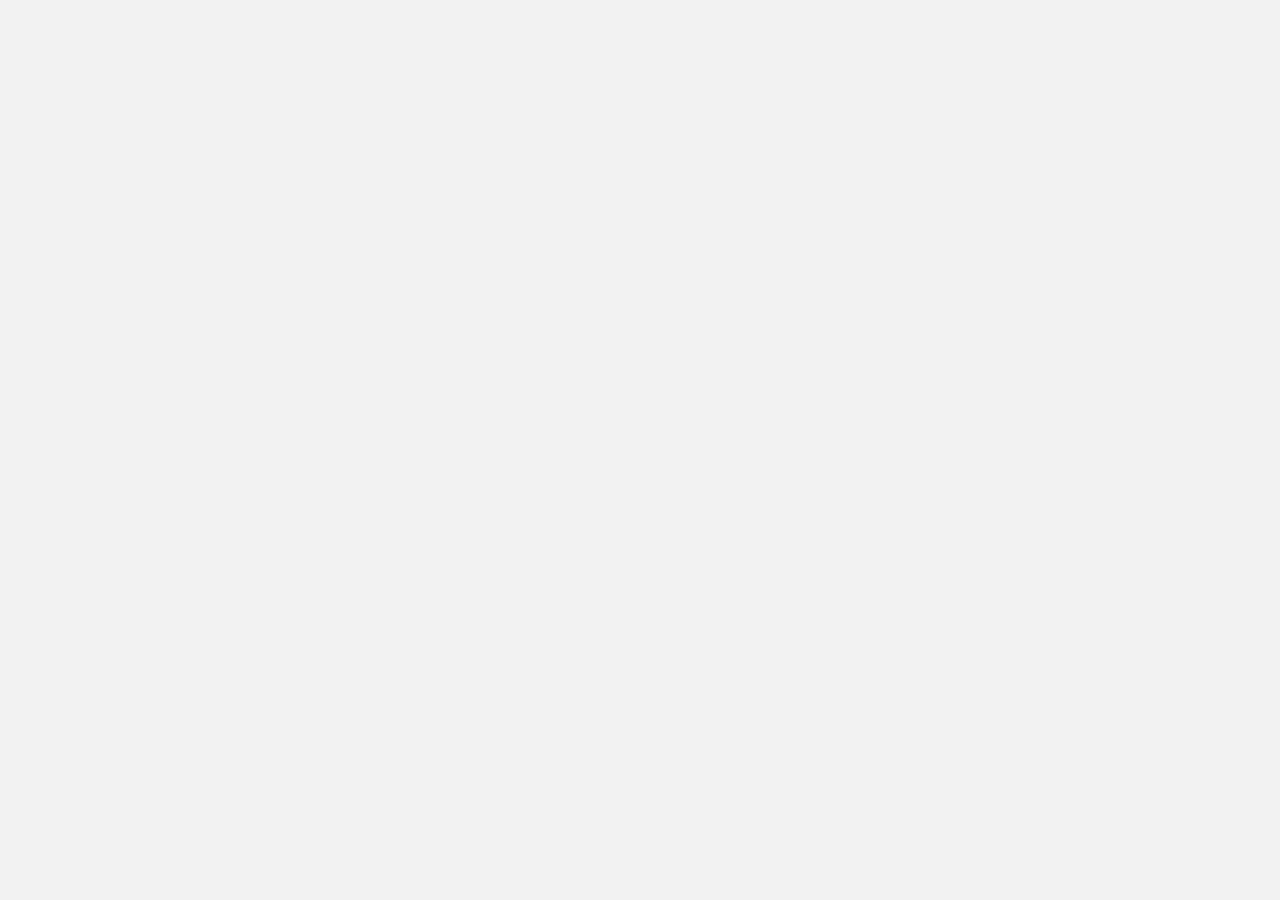
==== buttons.html @ 5cae0ebb "Archivos base" ====
<!DOCTYPE html>
<html lang="en">
  <head>
    <meta charset="utf-8">
    <meta name="viewport" content="width=device-width, initial-scale=1.0">
    <meta name="description" content="">
    <meta name="author" content="Dashboard">
    <meta name="keyword" content="Dashboard, Bootstrap, Admin, Template, Theme, Responsive, Fluid, Retina">

    <title>Adventure time: Dashboard</title>

    <link href="css/bootstrap.css" rel="stylesheet">
    <link href="css/font-awesome.css" rel="stylesheet" />
    <link href="css/adventure-time-theme.css" rel="stylesheet">
    <link href="css/adventure-time-theme-responsive.css" rel="stylesheet">

    <!-- HTML5 shim and Respond.js IE8 support of HTML5 elements and media queries -->
    <!--[if lt IE 9]>
      <script src="https://oss.maxcdn.com/libs/html5shiv/3.7.0/html5shiv.js"></script>
      <script src="https://oss.maxcdn.com/libs/respond.js/1.4.2/respond.min.js"></script>
    <![endif]-->
  </head>

  <body>

  <!--Inserta tu codigo aqui-->

    <!-- js placed at the end of the document so the pages load faster -->
    <script src="js/jquery.js"></script>
    <script src="js/bootstrap.min.js"></script>
    <script src="js/common-scripts.js"></script>
  </body>
</html>
---- css/adventure-time-theme.css ----
@import url(http://fonts.googleapis.com/css?family=Ruda:400,700,900);

body { 
    color: #797979;
	background: #f2f2f2;
    font-family: 'Ruda', sans-serif;
    padding: 0px !important;
    margin: 0px !important;
    font-size:13px;
}

ul li {
    list-style: none;
}

a, a:hover, a:focus {
    text-decoration: none;
    outline: none;
}

::selection {
    background: #9c4c9d;
    color: #fff;
}
::-moz-selection {
    background: #9c4c9d;
    color: #fff;
}

/* Base colors */
.label-theme {
    background-color: #68dff0;
}

.bg-theme {
    background-color: #68dff0;
}

#container {
    width: 100%;
    height: 100%;
}

ul.top-menu > li > .logout {
	color: #f2f2f2;
	font-size: 12px;
	border-radius: 4px;
	-webkit-border-radius: 4px;
	border: 1px solid #9c4c9d !important;
	padding: 5px 15px;
	margin-right: 15px;
	background: #9c4c9d;
	margin-top: 15px;
}

#sidebar {
    width: 210px;
    height: 100%;
    position: fixed;
    background: #424a5d;
}

#sidebar h5 {
	color: #f2f2f2;
	font-weight: 700;
}

#sidebar ul li {
    position: relative;
}

#sidebar .sub-menu > .sub li  {
    padding-left: 32px;
}

#sidebar .sub-menu > .sub li:last-child {
    padding-bottom: 10px;
}

.nav-collapse.collapse {
    display: inline;
}

ul.sidebar-menu , ul.sidebar-menu li ul.sub{
    margin: -2px 0 0;
    padding: 0;
}

ul.sidebar-menu {
    margin-top: 75px;
}

#sidebar > ul > li > ul.sub {
    display: none;
}

#sidebar > ul > li.active > ul.sub, #sidebar > ul > li > ul.sub > li > a {
    display: block;
}

ul.sidebar-menu li ul.sub li{
    background: #424a5d;
    margin-bottom: 0;
    margin-left: 0;
    margin-right: 0;
}

ul.sidebar-menu li ul.sub li:last-child{
    border-radius: 0 0 4px 4px;
    -webkit-border-radius: 0 0 4px 4px;
}

ul.sidebar-menu li ul.sub li a {
    font-size: 12px;
    padding: 6px 0;
    line-height: 35px;
    height: 35px;
    -webkit-transition: all 0.3s ease;
    -moz-transition: all 0.3s ease;
    -o-transition: all 0.3s ease;
    -ms-transition: all 0.3s ease;
    transition: all 0.3s ease;
    color: #aeb2b7;
}

ul.sidebar-menu li ul.sub li a:hover {
	color: white;
	background: transparent;
}

ul.sidebar-menu li ul.sub li.active a {
    color: #9c4c9d;
    -webkit-transition: all 0.3s ease;
    -moz-transition: all 0.3s ease;
    -o-transition: all 0.3s ease;
    -ms-transition: all 0.3s ease;
    transition: all 0.3s ease;
    display: block;
}

ul.sidebar-menu li{
    margin-bottom: 5px;
    margin-left:10px;
    margin-right:10px;
}

ul.sidebar-menu li.sub-menu{
    line-height: 15px;
}

ul.sidebar-menu li a span{
    display: inline-block;
}

ul.sidebar-menu li a{
    color: #aeb2b7;
    text-decoration: none;
    display: block;
    padding: 15px 0 15px 10px;
    font-size: 12px;
    outline: none;
    -webkit-transition: all 0.3s ease;
    -moz-transition: all 0.3s ease;
    -o-transition: all 0.3s ease;
    -ms-transition: all 0.3s ease;
    transition: all 0.3s ease;
}

ul.sidebar-menu li a.active {
    background: #9c4c9d;
    color: #fff;
    display: block;

    -webkit-transition: all 0.3s ease;
    -moz-transition: all 0.3s ease;
    -o-transition: all 0.3s ease;
    -ms-transition: all 0.3s ease;
    transition: all 0.3s ease;
}

ul.sidebar-menu li a:hover, ul.sidebar-menu li a:focus {
    background: #E26EAB;
    color: white;
}


ul.sidebar-menu li a i {
    font-size: 15px;
    padding-right: 6px;
}

ul.sidebar-menu li a:hover i, ul.sidebar-menu li a:focus i {
    color: #fff;
}

ul.sidebar-menu li a.active i {
    color: #fff;
}

/* MAIN CONTENT CONFIGURATION */
#main-content {
    margin-left: 210px;
}

.header, .footer {
    min-height: 60px;
    padding: 0 15px;
}

.header {
    position: fixed;
    left: 0;
    right: 0;
    z-index: 1002;
}

.black-bg {
    background: #424a5d;
    border-bottom: 1px solid #293241;
}

.wrapper {
    display: inline-block;
    margin-top: 60px;
    padding-left: 15px;
    padding-right: 15px;
    padding-bottom: 15px;
    padding-top: 0px;
    width: 100%;
}

/* LOGO */
a.logo {
    font-size: 20px;
    color: #ffffff;
    float: left;
    margin-top: 15px;
    text-transform: uppercase;
}

a.logo b {
    font-weight: 900;
}

a.logo:hover, a.logo:focus {
    text-decoration: none;
    outline: none;
}

a.logo span {
    color: #9c4c9d;
}

ul.top-menu > li > a {
    color: #666666;
    font-size: 16px;
    border-radius: 4px;
    -webkit-border-radius: 4px;
    border:1px solid #666666 !important;
    padding: 2px 6px;
    margin-right: 15px;
}

ul.top-menu > li > a:hover, ul.top-menu > li > a:focus {
    border:1px solid #E26EAB !important;
    background-color: #E26EAB !important;
    border-color: #E26EAB !important;
    text-decoration: none;
    border-radius: 4px;
    -webkit-border-radius: 4px;
    color: white !important;
}

/* utils */
.mt {
    margin-top: 25px;
}

.pt-25 {
    padding-top: 25px;
}

.mb {
    margin-bottom: 25px;
}

.ml {
    margin-left: 5px;
}

.no-padding {
    padding: 0 !important;
}

.no-margin {
    margin: 0 !important;
}

/* *************************************************************************************
PANELS CONFIGURATIONS
*************************************************************************************** */

/*Panel Size*/

.pn {
    height: 250px;
    box-shadow: 0 2px 1px rgba(0, 0, 0, 0.2);
}

.pn:hover {
    box-shadow: 2px 3px 2px rgba(0, 0, 0, 0.3);
    
}

/*Grey Panel*/

.grey-panel {
    text-align: center;
    background: #dfdfe1;
}
.grey-panel .grey-header {
    background: #ccd1d9;
    padding: 3px;
    margin-bottom: 15px;
}
.grey-panel h5 {
    font-weight: 200;
    margin-top: 10px;
}
.grey-panel p {
    margin-left: 5px;
}
/* Specific Conf for Donut Charts*/
.donut-chart p {
    margin-top: 5px;
    font-weight: 700;
    margin-left: 15px;
}
.donut-chart h2 {
    font-weight: 900;
    color: #FF6B6B;
    font-size: 38px;
}

/* Dark Blue*/

.darkblue-panel {
    text-align: center;
    background: #444c57;
}
.darkblue-panel .darkblue-header {
    background: transparent;
    padding: 3px;
    margin-bottom: 15px;
}
.darkblue-panel h1 {
    color: #f2f2f2;
}
.darkblue-panel h5 {
    font-weight: 200;
    margin-top: 10px;
    color: white;
}
.darkblue-panel footer {
    color: white;
}
.darkblue-panel footer h5 {
    margin-left:10px; 
    margin-right: 10px;
    font-weight: 700;
}

/*Green Panel*/
.green-panel {
    text-align: center;
    background: #68dff0;
}
.green-panel .green-header {
    background: #43b1a9;
    padding: 3px;
    margin-bottom: 15px;
}
.green-panel h5 {
    color: white;
    font-weight: 200;
    margin-top: 10px;
}
.green-panel h3 {
    color: white;
    font-weight: 100;
}
.green-panel p {
    color: white;
}

/*White Panel */
.white-panel {
    text-align: center;
    background: #ffffff;
    color: #ccd1d9;
}

.white-panel p {
    margin-top: 5px;
    font-weight: 700;
    margin-left: 15px;
}
.white-panel .white-header {
    background: #f4f4f4;
    padding: 3px;
    margin-bottom: 15px;
    color: #c6c6c6;
}
.white-panel .small {
    font-size: 10px;
    color: #ccd1d9;
}

.white-panel i {
    color: #68dff0;
    padding-right: 4px;
    font-size: 14px;
}

/*STOCK CARD Panel*/
.card {
  background: white;
  box-shadow: 0 2px 1px rgba(0, 0, 0, 0.2);
  margin-bottom: 1em; 
  height: 250px;
}
.stock .stock-chart {
  background: #00c5de;
}
.stock .stock-chart #chart {
    height: 10.7em;
    background: url(http://i.imgbox.com/abmuNQx2) center bottom no-repeat; 
}    
.stock .current-price {
  background: #1d2122;
  padding: 10px; 
}
.stock .current-price .info abbr {
    display: block;
    color: #f8f8f8;
    font-size: 1.5em;
    font-weight: 600;
    margin-top: 0.18em;
}
.stock .current-price .changes {
    text-align: right; 
}
.stock .changes .up {
    color: #4fd98b
}
.stock .current-price .changes .value {
      font-size: 1.8em;
      font-weight: 700; 
}
.stock .summary {
    color: #2f2f2f;
    display: block;
    background: #f2f2f2;
    padding: 10px;
    text-align: center;
}
.stock .summary strong {
    font-weight: 900;
    font-size: 14px;
}

/*Content Panel*/
.content-panel {
    background: #ffffff;
    box-shadow: 0px 3px 2px #aab2bd;
    padding-top: 15px;
    padding-bottom: 5px;
}
.content-panel h4 {
    margin-left: 10px;
}

/*WEATHER PANELS*/

/* Weather 1 */
.weather {
    background: url(../img/weather.jpg) no-repeat center top;
    text-align: center;
    background-position: center center;
}
.weather i {
    color: white;
    margin-top: 45px;
}
.weather h2 {
    color: white;
    font-weight: 900;
}
.weather h4 {
    color: white;
    font-weight: 900;
    letter-spacing: 1px;
}

/* Weather 2 */
.weather-2 {
    background: #e9f0f4;
}
.weather-2 .weather-2-header {
    background: #54bae6;
    padding-top: 5px;
    margin-bottom: 5px;
}
.weather-2 .weather-2-header p {
    color: white;
    margin-left: 5px;
    margin-right: 5px;
}
.weather-2 .weather-2-header p small {
    font-size: 10px;
}
.weather-2 .data {
    margin-right: 10px;
    margin-left: 10px;
    color: #272b34;
}
.weather-2 .data h5 {
    margin-top: 0px;
    font-weight: lighter;
}
.weather-2 .data h1{
    margin-top: 2px;
}

/* Weather 3 */
.weather-3 {
    background: #ffcf00;
}

.weather-3 i {
    color: white;
    margin-top: 30px;
    font-size: 70px;
}
.weather-3 h1 {
    margin-top: 10px;
    color: white;
    font-weight: 900;
}
.weather-3 .info {
    background: #f2f2f2;
}
.weather-3 .info i {
    font-size: 15px;
    color: #c2c2c2;
    margin-bottom: 0px;
    margin-top: 10px;
}
.weather-3 .info h3 {
    font-weight: 900;
    margin-bottom: 0px;
}
.weather-3 .info p {
    margin-left: 10px;
    margin-right: 10px;
    margin-bottom: 16px;
    color: #c2c2c2;
    font-size: 15px;
    font-weight: 700;
}


/*Twitter Panel*/
.twitter-panel {
    background: #4fc1e9;
    text-align: center;
}
.twitter-panel i {
    color: white;
    margin-top: 40px;
}
.twitter-panel p {
    color: #f5f5f5;
    margin: 10px;
}
.twitter-panel .user {
    color: white;
    font-weight: 900;
}


/* Instagram Panel*/
.instagram-panel {
    background: url(../img/instagram.jpg) no-repeat center top;
    text-align: center;
    background-position: center center;
}
.instagram-panel i {
    color: white;
    margin-top: 35px;
}
.instagram-panel p {
    margin: 5px;
    color: white;
}

/* Product Panel */
.product-panel {
    background: #dadad2;
    text-align: center;
    padding-top: 50px;
    height: 100%;
}

/* Product Panel 2*/
.product-panel-2 {
    background: #dadad2;
    text-align: center;
}
.product-panel-2 .badge {
    position: absolute;
    top: 20px;
    left: 35px;
}
.badge-hot {
    background: #ed5565;
    width: 70px;
    height: 70px;
    line-height: 70px;
    font-size: 18px;
    color: #fff;
    text-align: center;
    border-radius: 100%;
}

/* Soptify Panel */
#spotify {
    background: url(../img/lorde.jpg) no-repeat center top;
    margin-top: -15px;
    background-attachment: relative;
    background-position: center center;
    min-height: 220px;
    width: 100%;
    -webkit-background-size: 100%;
    -moz-background-size: 100%;
    -o-background-size: 100%;
    background-size: 100%;
    -webkit-background-size: cover;
    -moz-background-size: cover;
    -o-background-size: cover;
    background-size: cover;
}
#spotify .btn-clear-g {
    top: 15%;
    right: 10px;
    position: absolute;
    margin-top: 5px;
}
#spotify .sp-title {
    bottom: 15%;
    left: 25px;
    position: absolute;
    color: #efefef;
}
#spotify .sp-title h3 {
    font-weight: 900;
}
#spotify .play{
    bottom: 18%;
    right: 25px;
    position: absolute;
    color: #efefef;
    font-size: 20px
}
.followers {
    margin-left: 5px;
    margin-top: 5px;
}

/* BLOG PANEL */
#blog-bg {
    background: url(../img/blog-bg.jpg) no-repeat center top;
    margin-top: -15px;
    background-attachment: relative;
    background-position: center center;
    min-height: 150px;
    width: 100%;
    -webkit-background-size: 100%;
    -moz-background-size: 100%;
    -o-background-size: 100%;
    background-size: 100%;
    -webkit-background-size: cover;
    -moz-background-size: cover;
    -o-background-size: cover;
    background-size: cover;
}
#blog-bg .badge {
    position: absolute;
    top: 20px;
    left: 35px;
}
.badge-popular {
    background: #3498db;
    width: 70px;
    height: 70px;
    line-height: 70px;
    font-size: 13px;
    color: #fff;
    text-align: center;
    border-radius: 100%;
}
.blog-title {
    background: rgba(0,0,0,0.5);
    bottom: 100px;
    padding: 6px;
    color: white;
    font-weight: 700;
    position: absolute;
    display: block;
    width: 120px;
}
.blog-text {
    margin-left: 8px;
    margin-right: 8px;
    margin-top: 15px;
    font-size: 12px;
}

/* showcase background */
.showback {
    background: #ffffff;
    padding: 15px;
    margin-bottom: 15px;
    box-shadow: 0px 3px 2px #aab2bd;
}


.form-panel {
    background: #ffffff;
    margin: 10px;
    padding: 10px;
    box-shadow: 0px 3px 2px #aab2bd;
    text-align: left;
}

label {
    font-weight: 400;
}

.form-horizontal.style-form .form-group {
    border-bottom: 1px solid #eff2f7;
    padding-bottom: 15px;
    margin-bottom: 15px;
}

.round-form {
    border-radius: 500px;
    -webkit-border-radius: 500px;
}

@media (min-width: 768px) {
        .form-horizontal .control-label {
        text-align: left;
    }
}

#focusedInput {
    border: 1px solid #ed5565;
    box-shadow: none;
}

.add-on {
    float: right;
    margin-top: -37px;
    padding: 3px;
    text-align: center;
}

.add-on .btn {
    height: 34px;
}

/* TOGGLE CONFIGURATION */
.has-switch {
    border-radius: 30px;
    -webkit-border-radius: 30px;
    display: inline-block;
    cursor: pointer;
    line-height: 1.231;
    overflow: hidden;
    position: relative;
    text-align: left;
    width: 80px;
    -webkit-mask: url('../img/mask.png') 0 0 no-repeat;
    mask: url('../img/mask.png') 0 0 no-repeat;
    -webkit-user-select: none;
    -moz-user-select: none;
    -ms-user-select: none;
    -o-user-select: none;
    user-select: none;
}
.has-switch.deactivate {
    opacity: 0.5;
    filter: alpha(opacity=50);
    cursor: default !important;
}
.has-switch.deactivate label,
.has-switch.deactivate span {
    cursor: default !important;
}
.has-switch > div {
    width: 162%;
    position: relative;
    top: 0;
}
.has-switch > div.switch-animate {
    -webkit-transition: left 0.25s ease-out;
    -moz-transition: left 0.25s ease-out;
    -o-transition: left 0.25s ease-out;
    transition: left 0.25s ease-out;
    -webkit-backface-visibility: hidden;
}
.has-switch > div.switch-off {
    left: -63%;
}
.has-switch > div.switch-off label {
    background-color: #7f8c9a;
    border-color: #bdc3c7;
    -webkit-box-shadow: -1px 0 0 rgba(255, 255, 255, 0.5);
    -moz-box-shadow: -1px 0 0 rgba(255, 255, 255, 0.5);
    box-shadow: -1px 0 0 rgba(255, 255, 255, 0.5);
}
.has-switch > div.switch-on {
    left: 0%;
}
.has-switch > div.switch-on label {
    background-color: #41cac0;
}
.has-switch input[type=checkbox] {
    display: none;
}
.has-switch span {
    cursor: pointer;
    font-size: 14.994px;
    font-weight: 700;
    float: left;
    height: 29px;
    line-height: 19px;
    margin: 0;
    padding-bottom: 6px;
    padding-top: 5px;
    position: relative;
    text-align: center;
    width: 50%;
    z-index: 1;
    -webkit-box-sizing: border-box;
    -moz-box-sizing: border-box;
    box-sizing: border-box;
    -webkit-transition: 0.25s ease-out;
    -moz-transition: 0.25s ease-out;
    -o-transition: 0.25s ease-out;
    transition: 0.25s ease-out;
    -webkit-backface-visibility: hidden;
}
.has-switch span.switch-left {
    border-radius: 30px 0 0 30px;
    background-color: #2A3542;
    color: #41cac0;
    border-left: 1px solid transparent;
}
.has-switch span.switch-right {
    border-radius: 0 30px 30px 0;
    background-color: #bdc3c7;
    color: #ffffff;
    text-indent: 7px;
}
.has-switch span.switch-right [class*="fui-"] {
    text-indent: 0;
}
.has-switch label {
    border: 4px solid #2A3542;
    border-radius: 50%;
    -webkit-border-radius: 50%;
    float: left;
    height: 29px;
    margin: 0 -21px 0 -14px;
    padding: 0;
    position: relative;
    vertical-align: middle;
    width: 29px;
    z-index: 100;
    -webkit-transition: 0.25s ease-out;
    -moz-transition: 0.25s ease-out;
    -o-transition: 0.25s ease-out;
    transition: 0.25s ease-out;
    -webkit-backface-visibility: hidden;
}
.switch-square {
    border-radius: 6px;
    -webkit-border-radius: 6px;
    -webkit-mask: url('../img/mask.png') 0 0 no-repeat;
    mask: url('../img/mask.png') 0 0 no-repeat;
}
.switch-square > div.switch-off label {
    border-color: #7f8c9a;
    border-radius: 6px 0 0 6px;
}
.switch-square span.switch-left {
    border-radius: 6px 0 0 6px;
}
.switch-square span.switch-left [class*="fui-"] {
    text-indent: -10px;
}
.switch-square span.switch-right {
    border-radius: 0 6px 6px 0;
}
.switch-square span.switch-right [class*="fui-"] {
    text-indent: 5px;
}
.switch-square label {
    border-radius: 0 6px 6px 0;
    border-color: #41cac0;
}



/*LOGIN CONFIGURATION PAGE*/
.form-login {
    max-width: 330px;
    margin: 100px auto 0;
    background: #fff;
    border-radius: 5px;
    -webkit-border-radius: 5px;
}

.form-login h2.form-login-heading {
    margin: 0;
    padding: 25px 20px;
    text-align: center;
    background: #68dff0;
    border-radius: 5px 5px 0 0;
    -webkit-border-radius: 5px 5px 0 0;
    color: #fff;
    font-size: 20px;
    text-transform: uppercase;
    font-weight: 300;
}
.login-wrap {
    padding: 20px;
}
.login-wrap .registration {
    text-align: center;
}
.login-social-link {
    display: block;
    margin-top: 20px;
    margin-bottom: 15px;
}

.sidebar-toggle-box {
    float: left;
    padding-right: 15px;
    margin-top: 18px;
}

.sidebar-toggle-box .fa-bars {
    cursor: pointer;
    display: inline-block;
    font-size: 20px;
    color: white;
}


.sidebar-closed > #sidebar > ul {
    display: none;
}

.sidebar-closed #main-content {
    margin-left: 0px;
}

.sidebar-closed #sidebar {
    margin-left: -180px;
}


/***************************************************************/
/********************* Dashboard code **************************/

@media (max-width: 768px) {
    .main-chart {
        padding-top: 0px;
    }
}

.ds {
    background: #ffffff;
    padding-top: 20px;
}

.ds h4 {
    font-size: 14px;
    font-weight: 700;
}

.ds h3 {
    color: #ffffff;
    font-size: 16px;
    padding: 0 10px;
    line-height: 60px;
    height: 60px;
    margin: 0;
    background: #9c4c9d;
    text-align: center;
}

.ds i {
    font-size: 12px;
    line-height: 16px;
}

.ds .desc {
    border-bottom: 1px solid #eaeaea;
    display: inline-block;
    padding: 15px 0;
    width: 100%;
}

.ds .desc:hover {
    background: #f2f2f2;
}

.ds .thumb {
    width: 30px;
    margin: 0 10px 0 20px;
    display: block;
    float: left;
}

.ds .details {
    width: 170px;
    float: left;
}

.ds > .desc p {
    font-size: 11px;
}

.ds p > muted {
    font-size: 9px;
    text-transform: uppercase;
    font-style: italic;
    color: #666666
}

.page-header {
    margin-top: 0px;
}

.page-header h1 {
    margin-top: 0px;
}

.main-video h4 {
    font-weight: 800px;
    margin-top: 0px;
}

.main-video .buttons a {
    margin-right: 10px;
}

.divider {
    border: 1px solid #eaeaea;
}

.mtbox {
    margin-top: 80px;
    margin-bottom: 40px;
}

.box1 {
    padding: 15px;
    text-align: center;
    color: #989898;
    border-bottom: 1px solid #989898;
}

.box1 span {
    font-size: 50px;

}

.box1 h3 {
    text-align: center;
}

.box0:hover .box1 {
    border-bottom: 1px solid #ffffff;
}

.box0 p {
    text-align: center;
    font-size: 12px;
    color: #f2f2f2;
}

.box0:hover p {
    color: #ff865c;
}

.box0:hover {
    background: #ffffff;
    box-shadow: 0 2px 1px rgba(0, 0, 0, 0.2);
}
---- css/adventure-time-theme-responsive.css ----
@media (max-width: 768px) {

    .header {
        position: absolute;
    }

    /*sidebar*/

    #sidebar {
        height: auto;
        overflow: hidden;
        position: absolute;
        width: 100%;
        z-index: 1001;
    }


    /* body container */
    #main-content {
        margin: 0px!important;
        position: none !important;
    }

    #sidebar > ul > li > a > span {
        line-height: 35px;
    }

    #sidebar > ul > li {
        margin: 0 10px 5px 10px;
    }
    #sidebar > ul > li > a {
        height:35px;
        line-height:35px;
        padding: 0 10px;
        text-align: left;
    }
    #sidebar > ul > li > a i{
        /*display: none !important;*/
    }

    #sidebar ul > li > a .arrow, #sidebar > ul > li > a .arrow.open {
        margin-right: 10px;
        margin-top: 15px;
    }

    #sidebar ul > li.active > a .arrow, #sidebar ul > li > a:hover .arrow, #sidebar ul > li > a:focus .arrow,
    #sidebar > ul > li.active > a .arrow.open, #sidebar > ul > li > a:hover .arrow.open, #sidebar > ul > li > a:focus .arrow.open{
        margin-top: 15px;
    }

    #sidebar > ul > li > a, #sidebar > ul > li > ul.sub > li {
        width: 100%;
    }
    #sidebar > ul > li > ul.sub > li > a {
        background: transparent !important ;
    }
    #sidebar > ul > li > ul.sub > li > a:hover {
        
    }


    /* sidebar */
    #sidebar {
        margin: 0px !important;
    }

    /* sidebar collabler */
    #sidebar .btn-navbar.collapsed .arrow {
        display: none;
    }

    #sidebar .btn-navbar .arrow {
        position: absolute;
        right: 35px;
        width: 0;
        height: 0;
        top:48px;
        border-bottom: 15px solid #282e36;
        border-left: 15px solid transparent;
        border-right: 15px solid transparent;
    }

    .modal-footer .btn {
        margin-bottom: 0px !important;
    }

    .btn {
        margin-bottom: 5px;
    }

    ul.sidebar-menu li ul.sub li a {
        padding: 0;
    }

    .img-responsive {
        width: 100%;
    }

}

@media (max-width: 480px) {

    #top_menu .nav > li, ul.top-menu > li {
        float: right;
    }
    .hidden-phone {
        display: none !important;
    }

    .navbar-inverse .navbar-toggle:hover, .navbar-inverse .navbar-toggle:focus {
        background-color: #ccc;
        border-color:#ccc ;
    }

}

@media (max-width:320px) {
    #top_menu .nav > li, ul.top-menu > li {
        float: right;
    }

    .hidden-phone {
        display: none !important;
    }

    .lock-wrapper {
        margin: 10% auto;
        max-width: 310px;
    }
    .lock-input {
        width: 82%;
    }

    .cmt-form {
        display: inline-block;
        width: 75%;
    }
}
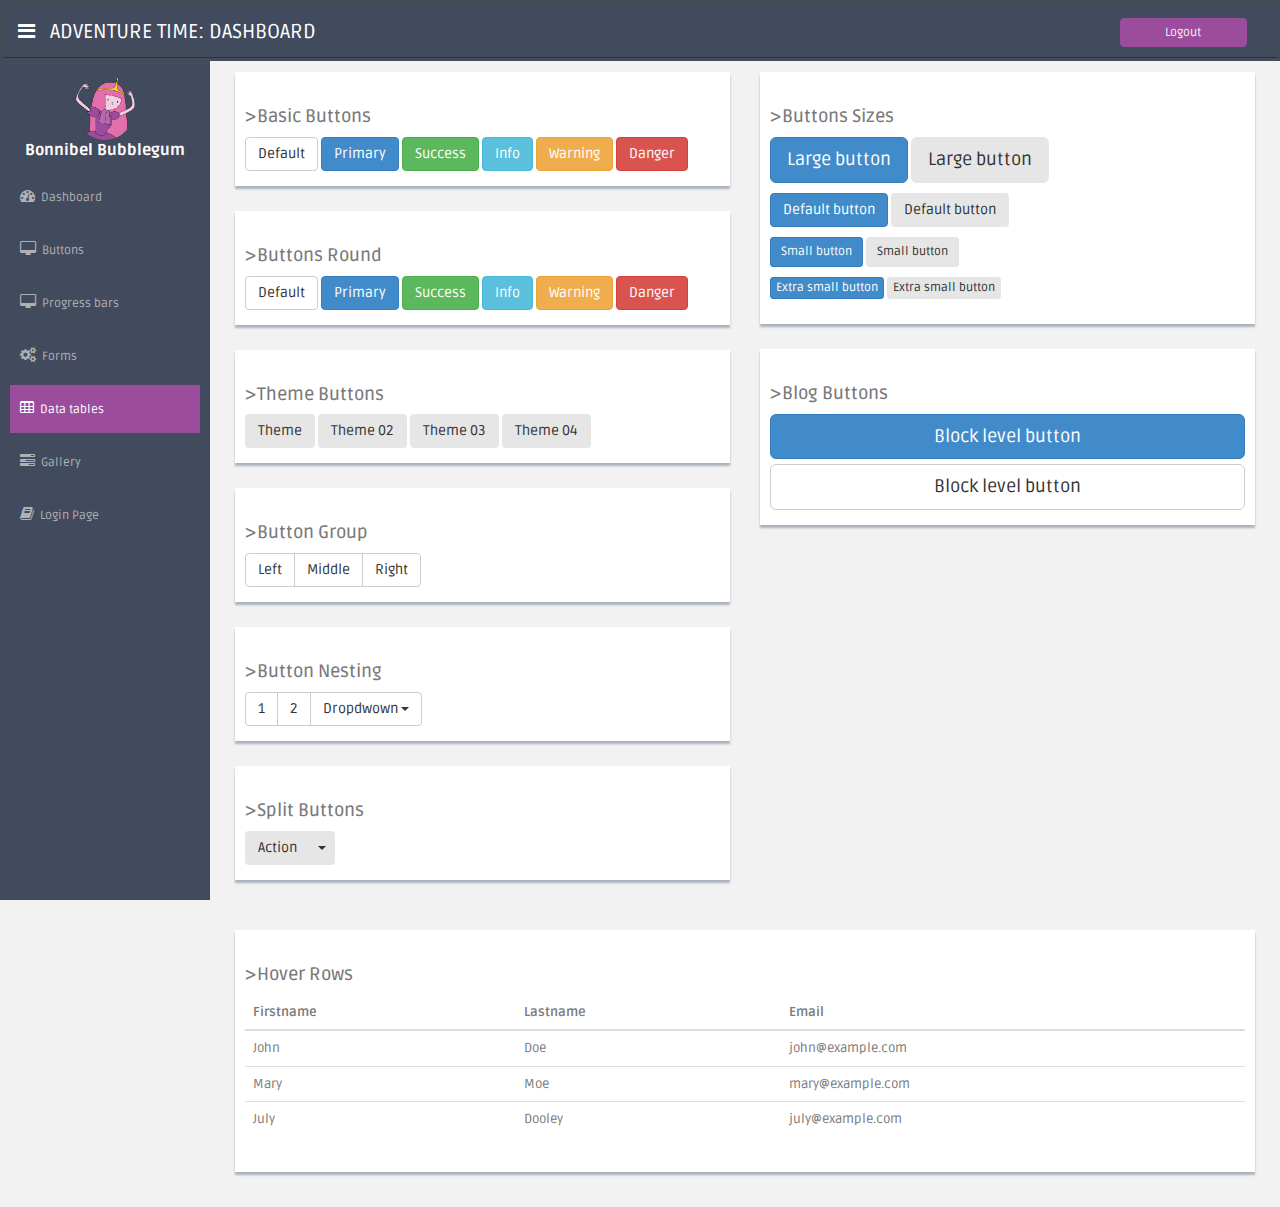
==== commit 84742c5e: "Galeria" ====
--- a/buttons.html
+++ b/buttons.html
@@ -20,10 +20,251 @@
       <script src="https://oss.maxcdn.com/libs/respond.js/1.4.2/respond.min.js"></script>
     <![endif]-->
   </head>
-
   <body>
-
-  <!--Inserta tu codigo aqui-->
+  <div class="header">
+    <div class="darkblue-panel">
+      <div class="darkblue-header ">
+        <div class="black-bg">
+        <div class="container-fluid">
+          <div class="row">
+            <div class="col-xs-10">
+              <div class="sidebar-toggle-box">
+                <i class="fa fa-bars"></i>
+              </div>
+              <a class="logo">Adventure time: Dashboard</a>
+            </div>              
+            <div class="col-xs-2">
+              <ul class="top-menu">
+                <li>
+                  <div class="logout">
+                    Logout
+                  </div>
+                </li>
+              </ul>
+            </div>
+          </div>
+          </div>
+        </div>
+      </div>
+      </div>
+    </div>
+    
+    <div id="sidebar" class="sidebar-closed">      
+      <ul class="sidebar-menu">
+      <div class="text-center">
+        <img src="img/profile_avatar.png" class="img-circle" width="60" alt="">
+        <p class="white">Bonnibel Bubblegum</p>
+      </div>
+        <li class=""><!-- active -->
+          <a href=""><i class="fa fa-tachometer"></i>Dashboard</a>
+            <ul class="sub">
+              <li><a href="">holabu</a></li>
+            </ul>
+        </li>
+        <li><a href="" ><i class="fa fa-desktop"></i>Buttons</a></li>
+        <li><a href=""><i class="fa fa-desktop"></i>Progress bars</a></li>
+        <li><a href=""><i class="fa fa-cogs"></i>Forms</a></li>
+        <li><a href="" class="active"><i class="fa fa-table"></i>Data tables</a></li>
+        <li><a href=""><i class="fa fa-tasks"></i>Gallery</a></li>
+        <li><a href=""><i class="fa fa-book"></i>Login Page</a></li>
+      </ul>       
+    </div>
+    <div id="container" class="container ">
+      <div id="main-content">
+        <div class="">
+          <section class="pd-10">
+           <div class="row mt mb">
+            <div class="col-sm-6">
+              <div class="content-panel mb">
+                <div class="row pd-10">
+                  <div class="col-sm-12">
+                    <h4>>Basic Buttons</h4>
+                    <!-- Standard button -->
+                    <button type="button" class="btn btn-default">Default</button>
+
+                    <!-- Provides extra visual weight and identifies the primary action in a set of buttons -->
+                    <button type="button" class="btn btn-primary">Primary</button>
+
+                    <!-- Indicates a successful or positive action -->
+                    <button type="button" class="btn btn-success">Success</button>
+
+                    <!-- Contextual button for informational alert messages -->
+                    <button type="button" class="btn btn-info">Info</button>
+
+                    <!-- Indicates caution should be taken with this action -->
+                    <button type="button" class="btn btn-warning">Warning</button>
+
+                    <!-- Indicates a dangerous or potentially negative action -->
+                    <button type="button" class="btn btn-danger">Danger</button>
+
+                  </div>
+                </div>
+              </div>
+              <div class="content-panel mb">
+                <div class="row pd-10">
+                  <div class="col-sm-12">
+                    <h4>>Buttons Round</h4>
+                    <!-- Standard button -->
+                    <button type="button" class="btn btn-default">Default</button>
+
+                    <!-- Provides extra visual weight and identifies the primary action in a set of buttons -->
+                    <button type="button" class="btn btn-primary">Primary</button>
+
+                    <!-- Indicates a successful or positive action -->
+                    <button type="button" class="btn btn-success">Success</button>
+
+                    <!-- Contextual button for informational alert messages -->
+                    <button type="button" class="btn btn-info">Info</button>
+
+                    <!-- Indicates caution should be taken with this action -->
+                    <button type="button" class="btn btn-warning">Warning</button>
+
+                    <!-- Indicates a dangerous or potentially negative action -->
+                    <button type="button" class="btn btn-danger">Danger</button>
+                  </div>
+                </div>
+              </div>
+              <div class="content-panel mb">
+                <div class="row pd-10">
+                  <div class="col-sm-12 theme">
+                    <h4>>Theme Buttons</h4>
+                    <!-- Standard button -->
+                    <button type="button" class="btn btn-default">Theme</button>
+
+                    <!-- Provides extra visual weight and identifies the primary action in a set of buttons -->
+                    <button type="button" class="btn btn-default">Theme 02</button>
+
+                    <!-- Indicates a successful or positive action -->
+                    <button type="button" class="btn btn-default">Theme 03</button>
+
+                    <!-- Contextual button for informational alert messages -->
+                    <button type="button" class="btn btn-default">Theme 04</button>
+                  </div>
+                </div>
+              </div>
+              <div class="content-panel mb">
+                <div class="row pd-10">
+                  <div class="col-sm-12">
+                    <h4>>Button Group</h4>
+                    <div class="btn-group">
+                      <button type="button" class="btn btn-default">Left</button>
+                      <button type="button" class="btn btn-default">Middle</button>
+                      <button type="button" class="btn btn-default">Right</button>
+                    </div>
+                  </div>
+                </div>
+              </div>
+              <div class="content-panel mb">
+                <div class="row pd-10">
+                  <div class="col-sm-12">
+                    <h4>>Button Nesting</h4>
+                    <div class="btn-group">
+                      <button type="button" class="btn btn-default">1</button>
+                      <button type="button" class="btn btn-default">2</button>
+                      <div class="btn-group">
+                        <button type="button" class="btn btn-default dropdown-toggle" data-toggle="dropdown">
+                        Dropdwown <span class="caret"></span></button>
+                        <ul class="dropdown-menu" role="menu">
+                          <li><a href="#">1</a></li>
+                          <li><a href="#">2</a></li>
+                        </ul>
+                      </div>
+                    </div>
+                  </div>
+                </div>
+              </div>
+              <div class="content-panel mb">
+                <div class="row pd-10">
+                  <div class="col-sm-12 theme">
+                    <h4>>Split Buttons</h4>
+                    <div class="btn-group">
+                      <button type="button" class="btn btn-default">Action</button>
+                      <button type="button" class="btn btn-default dropdown-toggle" data-toggle="dropdown">
+                        <span class="caret"></span>
+                      </button>
+                      <ul class="dropdown-menu" role="menu">
+                        <li><a href="#">1</a></li>
+                        <li><a href="#">2</a></li>
+                      </ul>
+                    </div>
+                  </div>
+                </div>
+              </div>
+            </div>
+            <div class="col-sm-6">
+              <div class="content-panel mb">
+                <div class="row pd-10">
+                  <div class="col-sm-12 theme">
+                    <h4>>Buttons Sizes</h4>
+                    <p>
+                      <button type="button" class="btn btn-primary btn-lg">Large button</button>
+                      <button type="button" class="btn btn-default btn-lg">Large button</button>
+                    </p>
+                    <p>
+                      <button type="button" class="btn btn-primary">Default button</button>
+                      <button type="button" class="btn btn-default">Default button</button>
+                    </p>
+                    <p>
+                      <button type="button" class="btn btn-primary btn-sm">Small button</button>
+                      <button type="button" class="btn btn-default btn-sm">Small button</button>
+                    </p>
+                    <p>
+                      <button type="button" class="btn btn-primary btn-xs">Extra small button</button>
+                      <button type="button" class="btn btn-default btn-xs">Extra small button</button>
+                    </p>
+                  </div>
+                </div>
+              </div>
+              <div class="content-panel mb">
+                <div class="row pd-10">
+                  <div class="col-sm-12">
+                    <h4>>Blog Buttons</h4>
+                    <button type="button" class="btn btn-primary btn-lg btn-block">Block level button</button>
+                    <button type="button" class="btn btn-default btn-lg btn-block">Block level button</button>
+                  </div>
+                </div>
+              </div>
+            </div>
+          </div>
+          
+          <div class="content-panel mb">
+            <div class="row pd-10">
+              <div class="col-sm-12">
+                <h4>>Hover Rows</h4>
+                <table class="table table-hover">
+                  <thead>
+                    <tr>
+                      <th>Firstname</th>
+                      <th>Lastname</th>
+                      <th>Email</th>
+                    </tr>
+                  </thead>
+                  <tbody>
+                    <tr>
+                      <td>John</td>
+                      <td>Doe</td>
+                      <td>john@example.com</td>
+                    </tr>
+                    <tr>
+                      <td>Mary</td>
+                      <td>Moe</td>
+                      <td>mary@example.com</td>
+                    </tr>
+                    <tr>
+                      <td>July</td>
+                      <td>Dooley</td>
+                      <td>july@example.com</td>
+                    </tr>
+                  </tbody>
+                </table>
+              </div>
+            </div>
+          </div>
+        </section>
+        </div>
+      </div>
+    </div>
+
 
     <!-- js placed at the end of the document so the pages load faster -->
     <script src="js/jquery.js"></script>
--- a/css/adventure-time-theme.css
+++ b/css/adventure-time-theme.css
@@ -204,7 +204,7 @@
 
 .header, .footer {
     min-height: 60px;
-    padding: 0 15px;
+    padding: 0 0px;
 }
 
 .header {
@@ -273,7 +273,11 @@
 
 /* utils */
 .mt {
-    margin-top: 25px;
+    margin-top: 62px;
+}
+
+.pd-10{
+    padding: 10px;
 }
 
 .pt-25 {
@@ -288,6 +292,7 @@
     margin-left: 5px;
 }
 
+
 .no-padding {
     padding: 0 !important;
 }
@@ -296,6 +301,19 @@
     margin: 0 !important;
 }
 
+.white{
+    color: white;
+    font-size: 1.2em;
+    font-weight: 800;
+}
+.box-purple{
+    background-color: #9c4c9d;
+    padding: 5px;
+}
+
+.gallery img{
+    width: 100%;
+}
 /* *************************************************************************************
 PANELS CONFIGURATIONS
 *************************************************************************************** */
@@ -351,7 +369,7 @@
 .darkblue-panel .darkblue-header {
     background: transparent;
     padding: 3px;
-    margin-bottom: 15px;
+    /*margin-bottom: 15px;*/
 }
 .darkblue-panel h1 {
     color: #f2f2f2;
@@ -406,7 +424,7 @@
     margin-left: 15px;
 }
 .white-panel .white-header {
-    background: #f4f4f4;
+    background: #f4f4f4; /*plomo*/
     padding: 3px;
     margin-bottom: 15px;
     color: #c6c6c6;
@@ -476,9 +494,7 @@
     padding-top: 15px;
     padding-bottom: 5px;
 }
-.content-panel h4 {
-    margin-left: 10px;
-}
+
 
 /*WEATHER PANELS*/
 
@@ -631,6 +647,10 @@
     color: #fff;
     text-align: center;
     border-radius: 100%;
+}
+
+iframe{
+    width: 100%;
 }
 
 /* Soptify Panel */
@@ -922,12 +942,10 @@
     border-color: #41cac0;
 }
 
-
-
 /*LOGIN CONFIGURATION PAGE*/
 .form-login {
     max-width: 330px;
-    margin: 100px auto 0;
+    margin: 100px auto;
     background: #fff;
     border-radius: 5px;
     -webkit-border-radius: 5px;
@@ -945,7 +963,7 @@
     text-transform: uppercase;
     font-weight: 300;
 }
-.login-wrap {
+.login-wrap{
     padding: 20px;
 }
 .login-wrap .registration {
@@ -957,6 +975,21 @@
     margin-bottom: 15px;
 }
 
+.form-login i{
+    padding: 0px 4px;
+}
+
+.form-login .btn-default, .theme .btn-default{
+    background-color: #e6e6e6;
+    border-color: transparent;
+}
+
+.form-login .btn-default:hover , .theme .btn-default:hover{
+    background-color: #ccc;
+    border-color: transparent;
+}
+
+/**/
 .sidebar-toggle-box {
     float: left;
     padding-right: 15px;
@@ -1091,6 +1124,10 @@
 
 }
 
+.box1 i{
+    font-size: 4em;
+}
+
 .box1 h3 {
     text-align: center;
 }
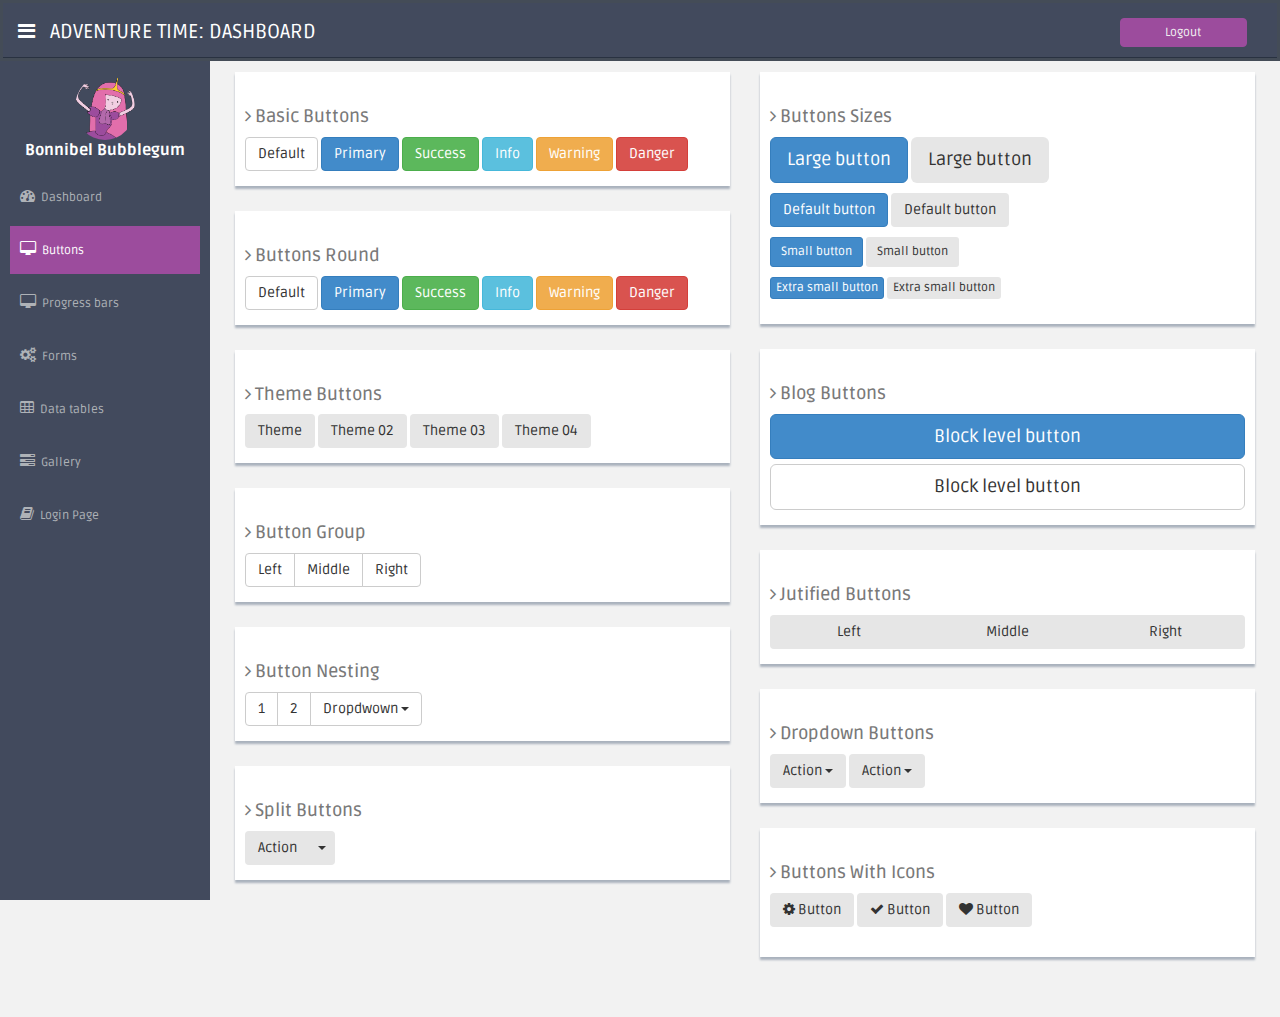
==== commit e5b81c3c: "Buttons, Progress bar" ====
--- a/buttons.html
+++ b/buttons.html
@@ -56,17 +56,17 @@
         <p class="white">Bonnibel Bubblegum</p>
       </div>
         <li class=""><!-- active -->
-          <a href=""><i class="fa fa-tachometer"></i>Dashboard</a>
+          <a href="dashboard.html"><i class="fa fa-tachometer"></i>Dashboard</a>
             <ul class="sub">
               <li><a href="">holabu</a></li>
             </ul>
         </li>
-        <li><a href="" ><i class="fa fa-desktop"></i>Buttons</a></li>
-        <li><a href=""><i class="fa fa-desktop"></i>Progress bars</a></li>
-        <li><a href=""><i class="fa fa-cogs"></i>Forms</a></li>
-        <li><a href="" class="active"><i class="fa fa-table"></i>Data tables</a></li>
-        <li><a href=""><i class="fa fa-tasks"></i>Gallery</a></li>
-        <li><a href=""><i class="fa fa-book"></i>Login Page</a></li>
+        <li><a href="buttons.html" class="active"><i class="fa fa-desktop"></i>Buttons</a></li>
+        <li><a href="progress.html"><i class="fa fa-desktop"></i>Progress bars</a></li>
+        <li><a href="form_component.html"><i class="fa fa-cogs"></i>Forms</a></li>
+        <li><a href="basic_tables.html"><i class="fa fa-table"></i>Data tables</a></li>
+        <li><a href="gallery.html"><i class="fa fa-tasks"></i>Gallery</a></li>
+        <li><a href="login.html"><i class="fa fa-book"></i>Login Page</a></li>
       </ul>       
     </div>
     <div id="container" class="container ">
@@ -78,48 +78,25 @@
               <div class="content-panel mb">
                 <div class="row pd-10">
                   <div class="col-sm-12">
-                    <h4>>Basic Buttons</h4>
-                    <!-- Standard button -->
+                    <h4><i class="fa fa-angle-right"></i> Basic Buttons</h4>
                     <button type="button" class="btn btn-default">Default</button>
-
-                    <!-- Provides extra visual weight and identifies the primary action in a set of buttons -->
                     <button type="button" class="btn btn-primary">Primary</button>
-
-                    <!-- Indicates a successful or positive action -->
                     <button type="button" class="btn btn-success">Success</button>
-
-                    <!-- Contextual button for informational alert messages -->
                     <button type="button" class="btn btn-info">Info</button>
-
-                    <!-- Indicates caution should be taken with this action -->
                     <button type="button" class="btn btn-warning">Warning</button>
-
-                    <!-- Indicates a dangerous or potentially negative action -->
                     <button type="button" class="btn btn-danger">Danger</button>
-
-                  </div>
-                </div>
-              </div>
-              <div class="content-panel mb">
-                <div class="row pd-10">
-                  <div class="col-sm-12">
-                    <h4>>Buttons Round</h4>
-                    <!-- Standard button -->
+                  </div>
+                </div>
+              </div>
+              <div class="content-panel mb">
+                <div class="row pd-10">
+                  <div class="col-sm-12">
+                    <h4><i class="fa fa-angle-right"></i> Buttons Round</h4>
                     <button type="button" class="btn btn-default">Default</button>
-
-                    <!-- Provides extra visual weight and identifies the primary action in a set of buttons -->
                     <button type="button" class="btn btn-primary">Primary</button>
-
-                    <!-- Indicates a successful or positive action -->
                     <button type="button" class="btn btn-success">Success</button>
-
-                    <!-- Contextual button for informational alert messages -->
                     <button type="button" class="btn btn-info">Info</button>
-
-                    <!-- Indicates caution should be taken with this action -->
                     <button type="button" class="btn btn-warning">Warning</button>
-
-                    <!-- Indicates a dangerous or potentially negative action -->
                     <button type="button" class="btn btn-danger">Danger</button>
                   </div>
                 </div>
@@ -127,17 +104,10 @@
               <div class="content-panel mb">
                 <div class="row pd-10">
                   <div class="col-sm-12 theme">
-                    <h4>>Theme Buttons</h4>
-                    <!-- Standard button -->
+                    <h4><i class="fa fa-angle-right"></i> Theme Buttons</h4>
                     <button type="button" class="btn btn-default">Theme</button>
-
-                    <!-- Provides extra visual weight and identifies the primary action in a set of buttons -->
                     <button type="button" class="btn btn-default">Theme 02</button>
-
-                    <!-- Indicates a successful or positive action -->
                     <button type="button" class="btn btn-default">Theme 03</button>
-
-                    <!-- Contextual button for informational alert messages -->
                     <button type="button" class="btn btn-default">Theme 04</button>
                   </div>
                 </div>
@@ -145,7 +115,7 @@
               <div class="content-panel mb">
                 <div class="row pd-10">
                   <div class="col-sm-12">
-                    <h4>>Button Group</h4>
+                    <h4><i class="fa fa-angle-right"></i> Button Group</h4>
                     <div class="btn-group">
                       <button type="button" class="btn btn-default">Left</button>
                       <button type="button" class="btn btn-default">Middle</button>
@@ -157,7 +127,7 @@
               <div class="content-panel mb">
                 <div class="row pd-10">
                   <div class="col-sm-12">
-                    <h4>>Button Nesting</h4>
+                    <h4><i class="fa fa-angle-right"></i> Button Nesting</h4>
                     <div class="btn-group">
                       <button type="button" class="btn btn-default">1</button>
                       <button type="button" class="btn btn-default">2</button>
@@ -176,7 +146,7 @@
               <div class="content-panel mb">
                 <div class="row pd-10">
                   <div class="col-sm-12 theme">
-                    <h4>>Split Buttons</h4>
+                    <h4><i class="fa fa-angle-right"></i> Split Buttons</h4>
                     <div class="btn-group">
                       <button type="button" class="btn btn-default">Action</button>
                       <button type="button" class="btn btn-default dropdown-toggle" data-toggle="dropdown">
@@ -195,7 +165,7 @@
               <div class="content-panel mb">
                 <div class="row pd-10">
                   <div class="col-sm-12 theme">
-                    <h4>>Buttons Sizes</h4>
+                    <h4><i class="fa fa-angle-right"></i> Buttons Sizes</h4>
                     <p>
                       <button type="button" class="btn btn-primary btn-lg">Large button</button>
                       <button type="button" class="btn btn-default btn-lg">Large button</button>
@@ -218,45 +188,75 @@
               <div class="content-panel mb">
                 <div class="row pd-10">
                   <div class="col-sm-12">
-                    <h4>>Blog Buttons</h4>
+                    <h4><i class="fa fa-angle-right"></i> Blog Buttons</h4>
                     <button type="button" class="btn btn-primary btn-lg btn-block">Block level button</button>
                     <button type="button" class="btn btn-default btn-lg btn-block">Block level button</button>
                   </div>
                 </div>
               </div>
-            </div>
-          </div>
-          
-          <div class="content-panel mb">
-            <div class="row pd-10">
-              <div class="col-sm-12">
-                <h4>>Hover Rows</h4>
-                <table class="table table-hover">
-                  <thead>
-                    <tr>
-                      <th>Firstname</th>
-                      <th>Lastname</th>
-                      <th>Email</th>
-                    </tr>
-                  </thead>
-                  <tbody>
-                    <tr>
-                      <td>John</td>
-                      <td>Doe</td>
-                      <td>john@example.com</td>
-                    </tr>
-                    <tr>
-                      <td>Mary</td>
-                      <td>Moe</td>
-                      <td>mary@example.com</td>
-                    </tr>
-                    <tr>
-                      <td>July</td>
-                      <td>Dooley</td>
-                      <td>july@example.com</td>
-                    </tr>
-                  </tbody>
-                </table>
+              <div class="content-panel mb">
+                <div class="row pd-10">
+                  <div class="col-sm-12 theme">
+                    <h4><i class="fa fa-angle-right"></i> Jutified Buttons</h4>
+                    <div class="btn-group btn-group-justified" role="group" aria-label="...">
+                      <div class="btn-group" role="group">
+                        <button type="button" class="btn btn-default">Left</button>
+                      </div>
+                      <div class="btn-group" role="group">
+                        <button type="button" class="btn btn-default">Middle</button>
+                      </div>
+                      <div class="btn-group" role="group">
+                        <button type="button" class="btn btn-default">Right</button>
+                      </div>
+                    </div>
+                  </div>
+                </div>
+              </div>
+              <div class="content-panel mb">
+                <div class="row pd-10">
+                  <div class="col-sm-12 theme">
+                    <h4><i class="fa fa-angle-right"></i> Dropdown Buttons</h4>
+                    <!-- Single button -->
+                    <div class="btn-group">
+                      <button type="button" class="btn btn-default dropdown-toggle" data-toggle="dropdown" aria-haspopup="true" aria-expanded="false">
+                        Action <span class="caret"></span>
+                      </button>
+                      <ul class="dropdown-menu">
+                        <li><a href="#">Action</a></li>
+                        <li><a href="#">Another action</a></li>
+                        <li><a href="#">Something else here</a></li>
+                        <li role="separator" class="divider"></li>
+                        <li><a href="#">Separated link</a></li>
+                      </ul>
+                    </div>
+                    <div class="btn-group">
+                      <button type="button" class="btn btn-default dropdown-toggle" data-toggle="dropdown" aria-haspopup="true" aria-expanded="false">
+                        Action <span class="caret"></span>
+                      </button>
+                      <ul class="dropdown-menu">
+                        <li><a href="#">Action</a></li>
+                        <li><a href="#">Another action</a></li>
+                        <li><a href="#">Something else here</a></li>
+                        <li role="separator" class="divider"></li>
+                        <li><a href="#">Separated link</a></li>
+                      </ul>
+                    </div>                  
+                  </div>
+                </div>
+              </div>
+              <div class="content-panel mb">
+                <div class="row pd-10">
+                  <div class="col-sm-12 theme">
+                    <h4><i class="fa fa-angle-right"></i> Buttons With Icons</h4>
+                    <div class="form-group">
+                    <button type="submit" class="btn btn-default"><i class="fa fa-cog"></i> Button</button>
+                    <button type="submit" class="btn btn-default"><i class="fa fa-check"></i>
+                    Button</button>
+                    <button type="submit" class="btn btn-default"><i class="fa fa-heart"></i>
+                    Button</button>
+                    </div>                    
+                  </div>
+                </div>
               </div>
             </div>
           </div>
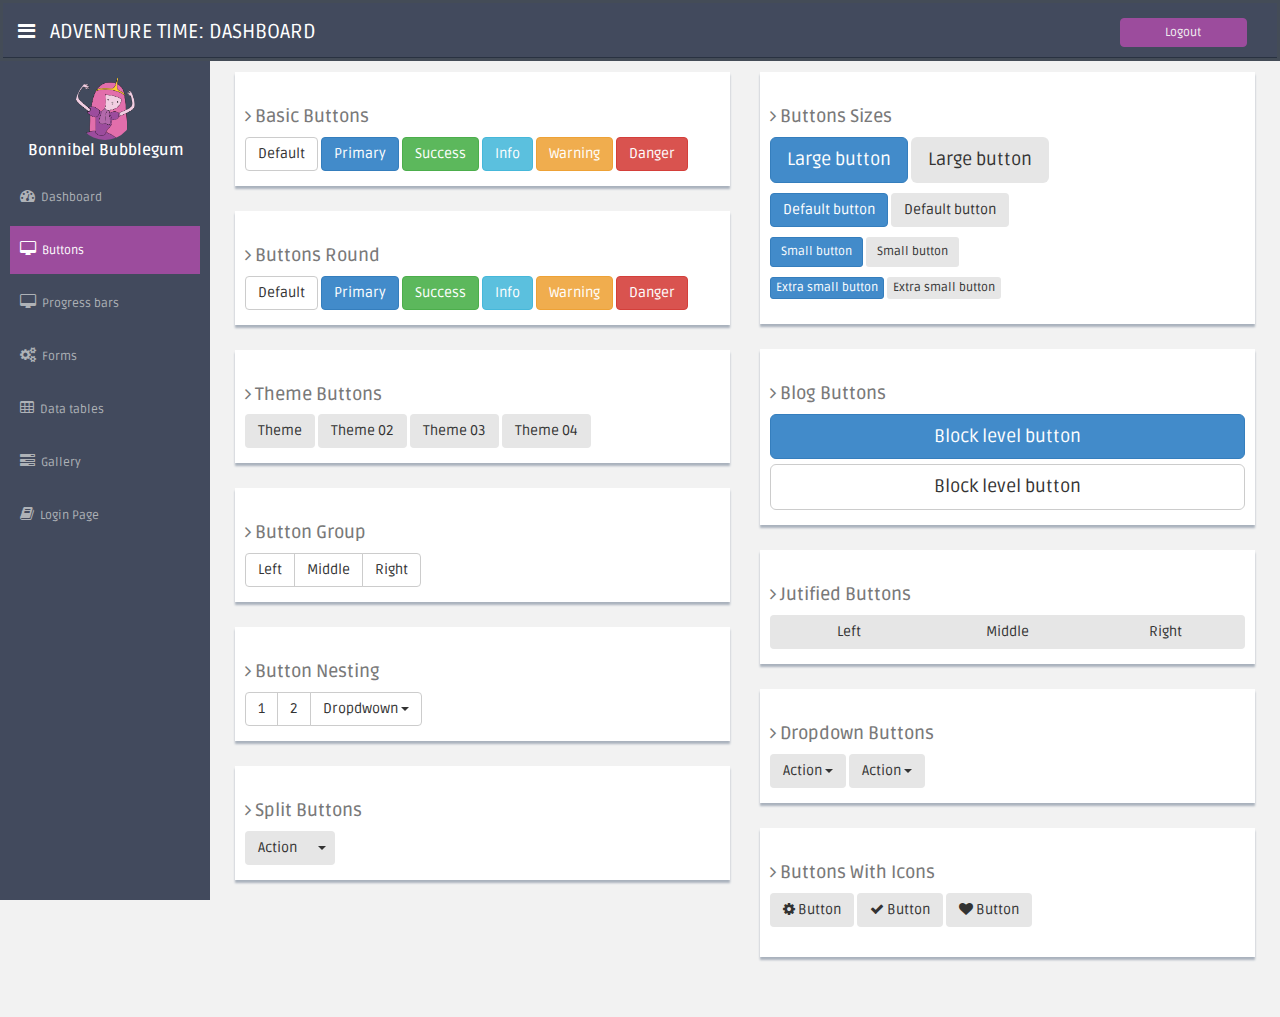
==== commit 21055cf3: "Dashboard" ====
--- a/buttons.html
+++ b/buttons.html
@@ -27,13 +27,14 @@
         <div class="black-bg">
         <div class="container-fluid">
           <div class="row">
-            <div class="col-xs-10">
+            <div class="col-lg-10 col-sm-9 col-xs-8">
               <div class="sidebar-toggle-box">
                 <i class="fa fa-bars"></i>
               </div>
-              <a class="logo">Adventure time: Dashboard</a>
+              <a class="logo hidden-xs">Adventure time: Dashboard</a>
+              <a href="" class="logo visible-xs">ADV. TIME</a>
             </div>              
-            <div class="col-xs-2">
+            <div class="col-lg-2 col-sm-3 col-xs-4">
               <ul class="top-menu">
                 <li>
                   <div class="logout">
@@ -51,17 +52,19 @@
     
     <div id="sidebar" class="sidebar-closed">      
       <ul class="sidebar-menu">
-      <div class="text-center">
-        <img src="img/profile_avatar.png" class="img-circle" width="60" alt="">
-        <p class="white">Bonnibel Bubblegum</p>
-      </div>
+      <a href="dashboard.html">
+        <div class="text-center">
+          <img src="img/profile_avatar.png" class="img-circle" width="60" alt="">
+          <p class="white">Bonnibel Bubblegum</p>
+        </div>
+      </a>
         <li class=""><!-- active -->
           <a href="dashboard.html"><i class="fa fa-tachometer"></i>Dashboard</a>
             <ul class="sub">
               <li><a href="">holabu</a></li>
             </ul>
         </li>
-        <li><a href="buttons.html" class="active"><i class="fa fa-desktop"></i>Buttons</a></li>
+        <li><a href="buttons.html"   class="active"><i class="fa fa-desktop"></i>Buttons</a></li>
         <li><a href="progress.html"><i class="fa fa-desktop"></i>Progress bars</a></li>
         <li><a href="form_component.html"><i class="fa fa-cogs"></i>Forms</a></li>
         <li><a href="basic_tables.html"><i class="fa fa-table"></i>Data tables</a></li>
@@ -69,6 +72,7 @@
         <li><a href="login.html"><i class="fa fa-book"></i>Login Page</a></li>
       </ul>       
     </div>
+
     <div id="container" class="container ">
       <div id="main-content">
         <div class="">
--- a/css/adventure-time-theme.css
+++ b/css/adventure-time-theme.css
@@ -280,6 +280,9 @@
     padding: 10px;
 }
 
+.mb-10{
+    margin-bottom: 10px;
+}
 .pt-25 {
     padding-top: 25px;
 }
@@ -304,7 +307,7 @@
 .white{
     color: white;
     font-size: 1.2em;
-    font-weight: 800;
+    font-weight: 600;
 }
 .box-purple{
     background-color: #9c4c9d;
@@ -313,6 +316,57 @@
 
 .gallery img{
     width: 100%;
+}
+
+.rounded{
+    border-radius: 20em;
+}
+
+.focusedInput{
+    border-color: red;
+    outline: 0;
+    outline: thin dotted \9;
+    -moz-box-shadow: 0 0 8px red;
+    box-shadow: 0 0 8px red !important;
+}
+.box-purple{
+    color: white;
+    text-align: center;  
+    margin-bottom: 10px;  
+}
+.clock{
+    padding-top: 2%;
+}
+.clock i{
+    background: #41cac0;
+    font-size: 1.5em !important;
+    color: white;
+    border-radius: 50%;
+    height: 25px;
+    width: 25px;
+    line-height: 25px;    
+}
+
+.showback hr{
+    margin: 4%;
+}
+
+.showback span{
+    color: blue;
+}
+
+.showback p{
+    margin: 0px;
+    font-size: 0.9em;
+}
+
+.showback img{
+    width:30px;
+    height: 30px;
+    border-radius: 50%;
+}
+.white-panel{
+    font-size: 0.8em;
 }
 /* *************************************************************************************
 PANELS CONFIGURATIONS
@@ -435,7 +489,7 @@
 }
 
 .white-panel i {
-    color: #68dff0;
+    /*color: #68dff0;*/
     padding-right: 4px;
     font-size: 14px;
 }
@@ -721,9 +775,9 @@
 }
 .badge-popular {
     background: #3498db;
-    width: 70px;
-    height: 70px;
-    line-height: 70px;
+    width: 35px;
+    height: 35px;
+    line-height: 35px;
     font-size: 13px;
     color: #fff;
     text-align: center;
